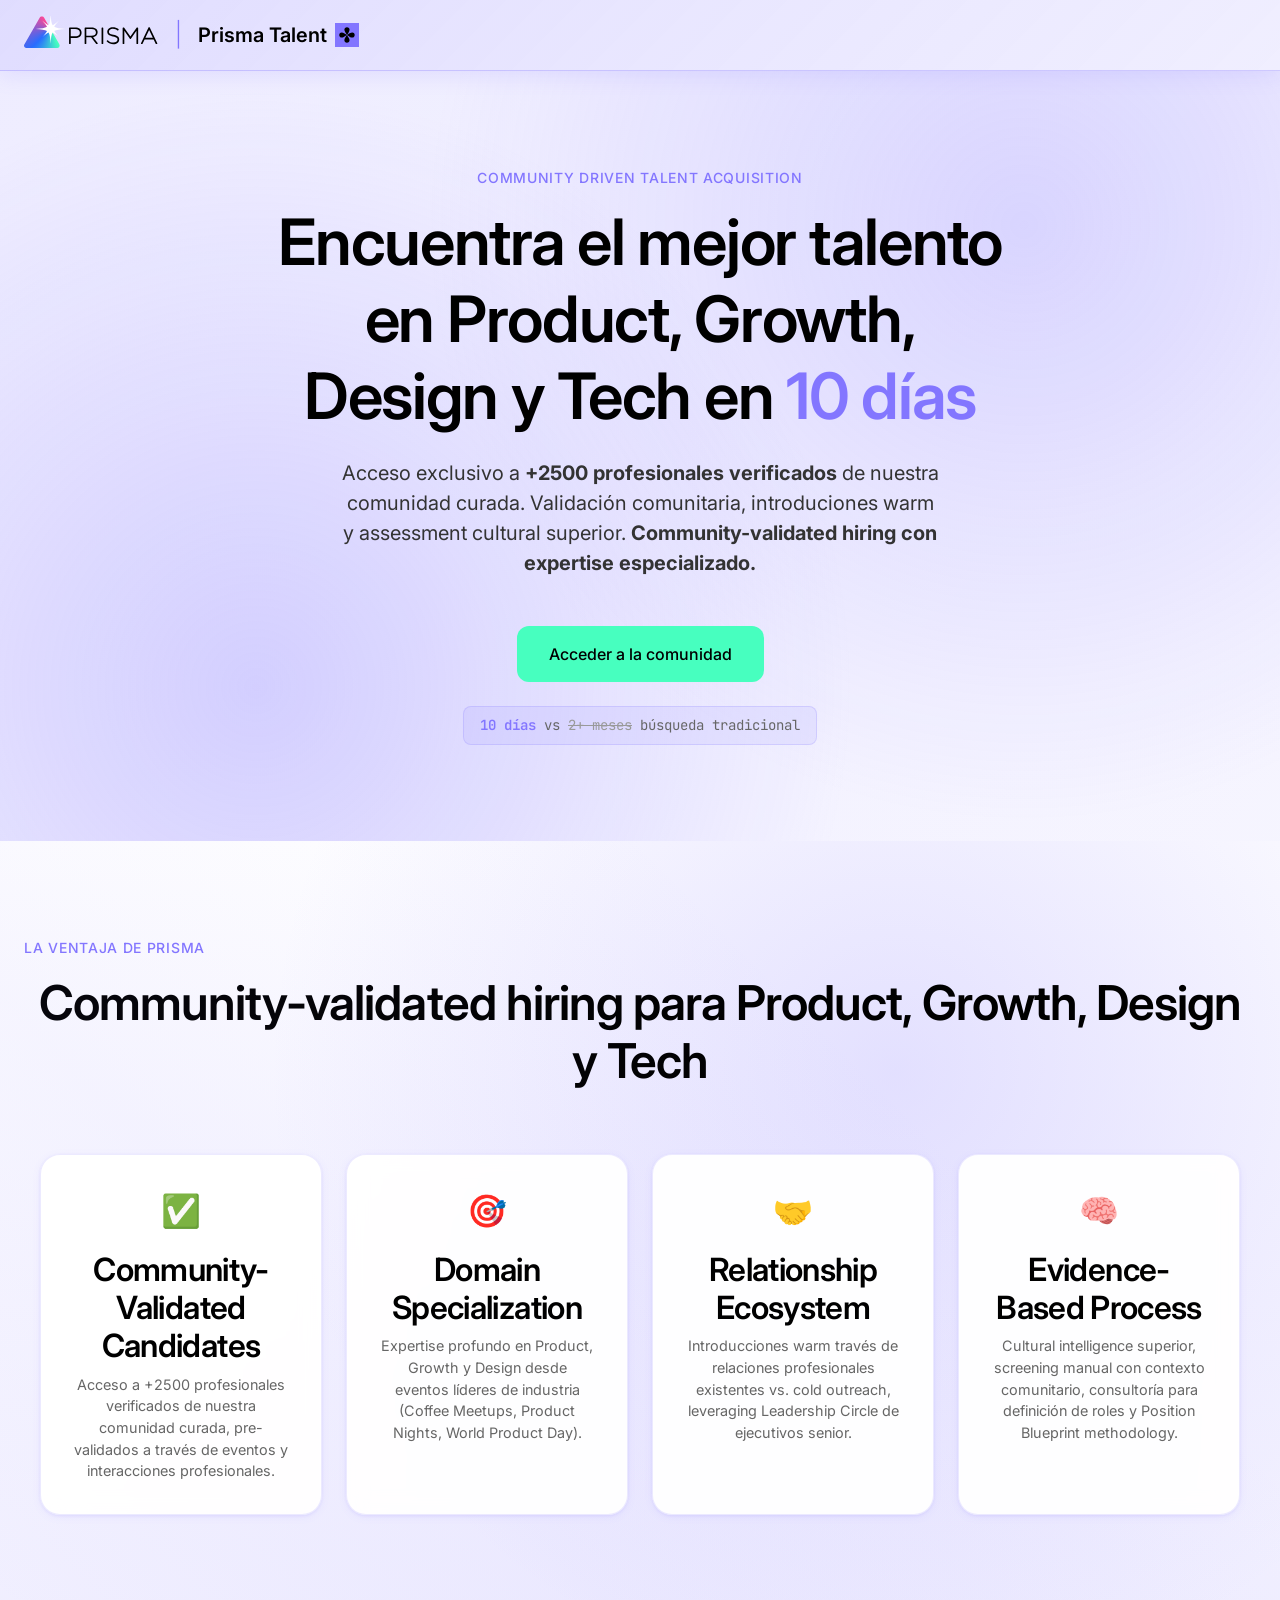
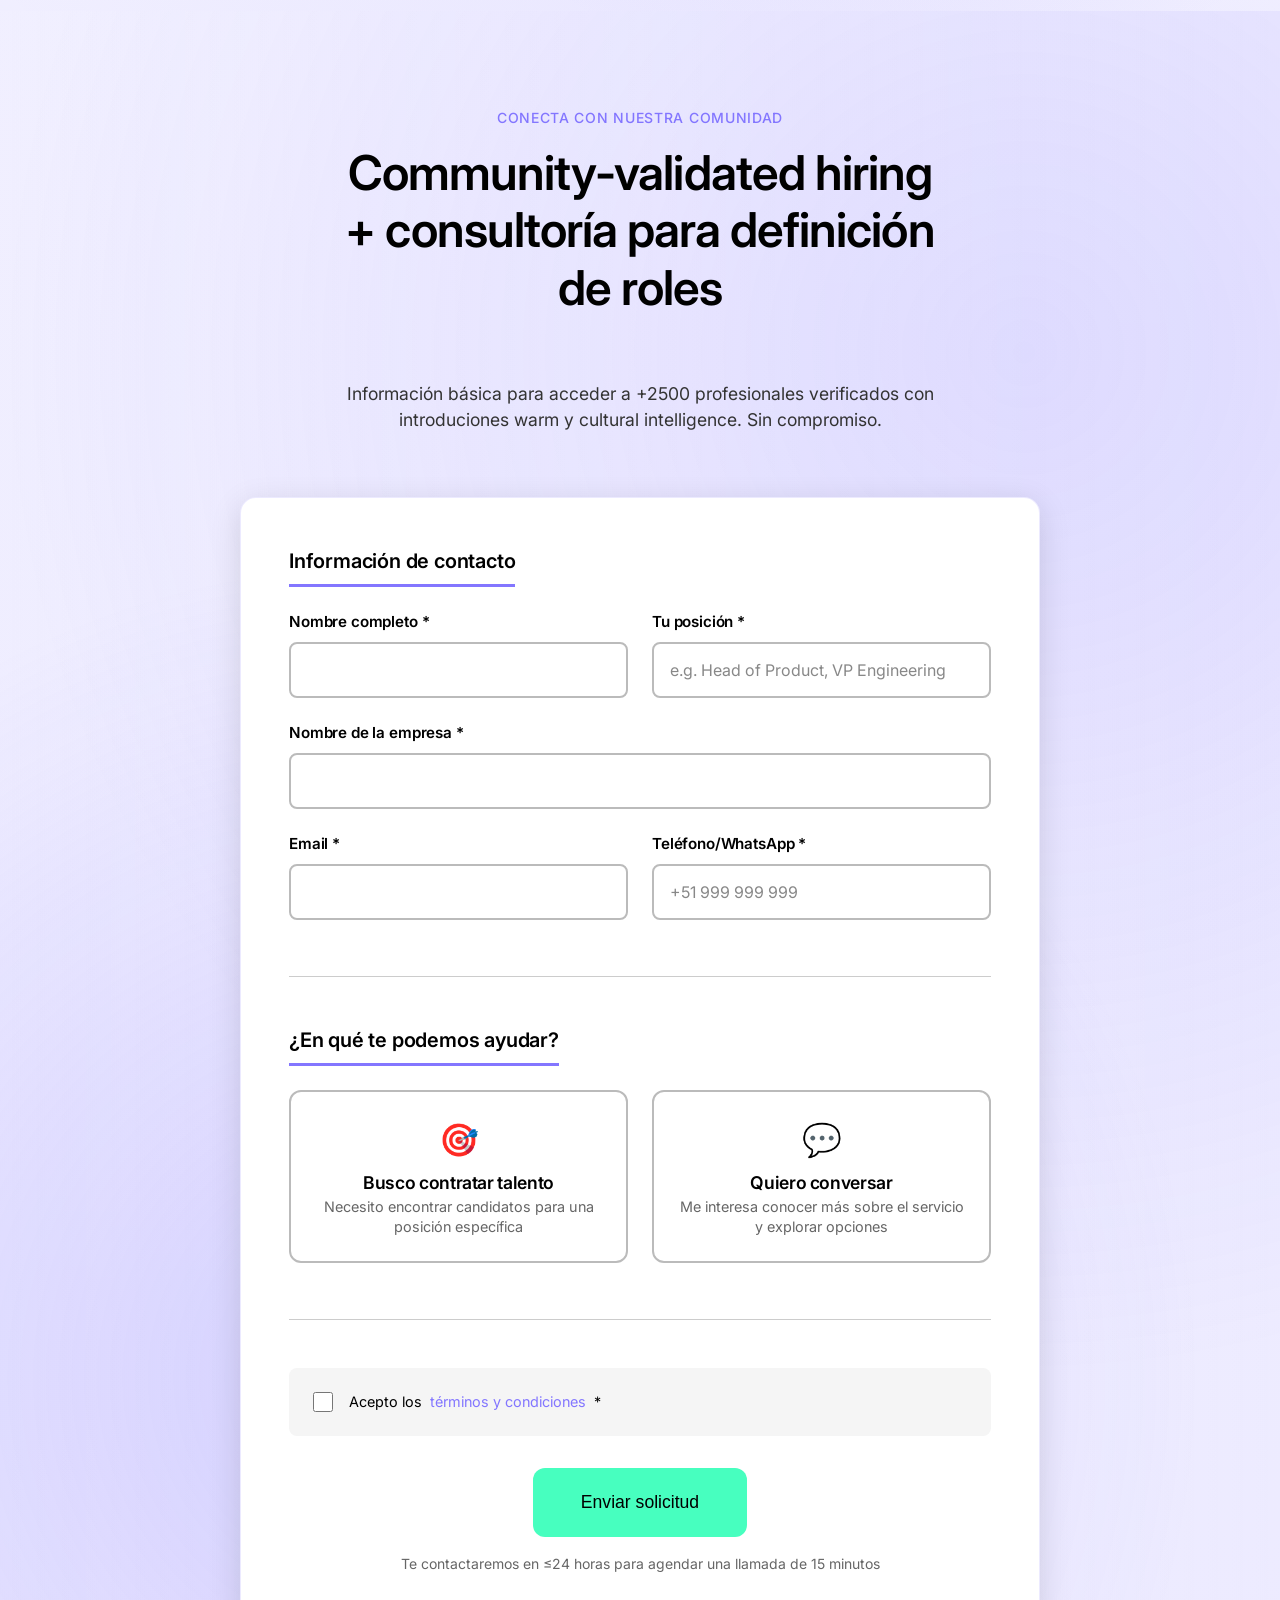
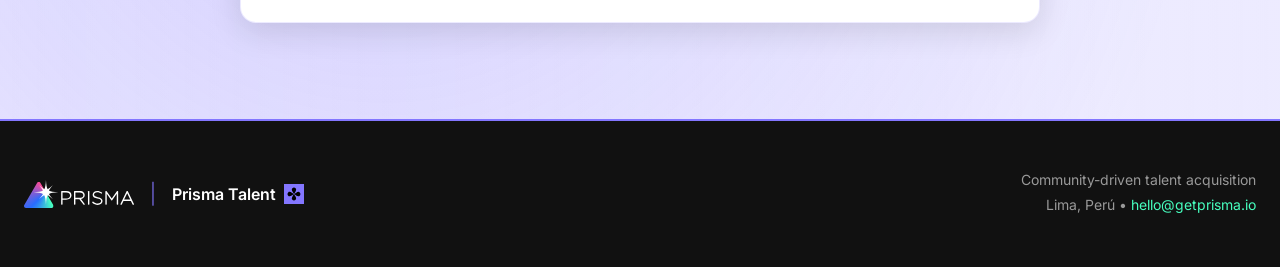
==== 03-personal-professional-tools/talent-platform/index.html @ 7f46a8d9 "Initial commit: Add Prisma ecosystem project structure and documentation - Add SaaS product developm" ====
<!DOCTYPE html>
<html lang="es">
<head>
    <meta charset="UTF-8">
    <meta name="viewport" content="width=device-width, initial-scale=1.0">
    <title>Prisma Talent - Talento en Producto Validado por Comunidad</title>
    <meta name="description" content="3-5 candidatos prioritarios con evidencia entregados en ≤10 días laborales. Community-driven talent acquisition especializado en producto digital.">
    <link rel="preconnect" href="https://fonts.googleapis.com">
    <link rel="preconnect" href="https://fonts.gstatic.com" crossorigin>
    <link href="https://fonts.googleapis.com/css2?family=Inter:wght@300;400;500;600;700&family=JetBrains+Mono:wght@400;500&display=swap" rel="stylesheet">
    <link rel="icon" type="image/png" href="../../00-shared-resources/brand-guidelines/favicon.png">
    <link rel="stylesheet" href="styles.css">
</head>
<body>
    <!-- Header -->
    <header class="header">
        <div class="container">
            <div class="nav">
                <div class="logo-container">
                    <a href="https://saas.getprisma.io">
                        <img src="../../00-shared-resources/brand-guidelines/logo-4wtbg.svg" alt="Prisma" class="logo-prisma">
                    </a>
                    <span class="logo-separator">|</span>
                    <div class="logo-talent">
                        <span class="logo-text">Prisma Talent</span>
                        <img src="../../assets/trebol-lilac.svg" alt="Trébol" class="logo-trebol">
                    </div>
                </div>
            </div>
        </div>
    </header>

    <!-- Hero Section -->
    <section class="hero">
        <div class="container">
            <div class="hero-content">
                <div class="section-label">COMMUNITY DRIVEN TALENT ACQUISITION</div>
                <h1 class="hero-title">
                    Encuentra el mejor talento en Product, Growth, Design y Tech en <span class="highlight">10 días</span>
                </h1>
                <p class="hero-subtitle">
                    Acceso exclusivo a <strong>+2500 profesionales verificados</strong> de nuestra comunidad curada. Validación comunitaria, introduciones warm y assessment cultural superior.
                    <strong>Community-validated hiring con expertise especializado.</strong>
                </p>
                <div class="hero-cta">
                    <a href="#talent-request" class="btn-primary">Acceder a la comunidad</a>
                    <div class="hero-metrics">
                        <span class="metric">10 días</span> vs <span class="metric-comparison">2+ meses</span> búsqueda tradicional
                    </div>
                </div>
            </div>
        </div>
    </section>

    <!-- Value Proposition -->
    <section class="value-prop">
        <div class="container">
            <div class="section-label">LA VENTAJA DE PRISMA</div>
            <h2 class="section-title">Community-validated hiring para Product, Growth, Design y Tech</h2>
            
            <div class="benefits-grid">
                <div class="benefit-card">
                    <div class="benefit-icon">✅</div>
                    <h3>Community-Validated Candidates</h3>
                    <p>Acceso a +2500 profesionales verificados de nuestra comunidad curada, pre-validados a través de eventos y interacciones profesionales.</p>
                </div>
                
                <div class="benefit-card">
                    <div class="benefit-icon">🎯</div>
                    <h3>Domain Specialization</h3>
                    <p>Expertise profundo en Product, Growth y Design desde eventos líderes de industria (Coffee Meetups, Product Nights, World Product Day).</p>
                </div>
                
                <div class="benefit-card">
                    <div class="benefit-icon">🤝</div>
                    <h3>Relationship Ecosystem</h3>
                    <p>Introducciones warm través de relaciones profesionales existentes vs. cold outreach, leveraging Leadership Circle de ejecutivos senior.</p>
                </div>
                
                <div class="benefit-card">
                    <div class="benefit-icon">🧠</div>
                    <h3>Evidence-Based Process</h3>
                    <p>Cultural intelligence superior, screening manual con contexto comunitario, consultoría para definición de roles y Position Blueprint methodology.</p>
                </div>
            </div>
        </div>
    </section>

    <!-- Talent Request Form -->
    <section id="talent-request" class="form-section">
        <div class="container">
            <div class="form-header">
                <div class="section-label">CONECTA CON NUESTRA COMUNIDAD</div>
                <h2 class="section-title">Community-validated hiring + consultoría para definición de roles</h2>
                <p class="section-subtitle">Información básica para acceder a +2500 profesionales verificados con introduciones warm y cultural intelligence. Sin compromiso.</p>
            </div>

            <form class="talent-form" id="talentRequestForm" action="#" method="POST">
                <!-- Step 1: Lead Information -->
                <fieldset class="form-section-group" id="leadInfoSection">
                    <legend class="form-section-title">Información de contacto</legend>
                    
                    <div class="form-row">
                        <div class="form-group">
                            <label for="contact_name" class="form-label">Nombre completo *</label>
                            <input type="text" id="contact_name" name="contact_name" class="form-input" required>
                        </div>

                        <div class="form-group">
                            <label for="position" class="form-label">Tu posición *</label>
                            <input type="text" id="position" name="position" class="form-input" placeholder="e.g. Head of Product, VP Engineering" required>
                        </div>
                    </div>

                    <div class="form-group">
                        <label for="company_name" class="form-label">Nombre de la empresa *</label>
                        <input type="text" id="company_name" name="company_name" class="form-input" required>
                    </div>

                    <div class="form-row">
                        <div class="form-group">
                            <label for="contact_email" class="form-label">Email *</label>
                            <input type="email" id="contact_email" name="contact_email" class="form-input" required>
                        </div>

                        <div class="form-group">
                            <label for="contact_phone" class="form-label">Teléfono/WhatsApp *</label>
                            <input type="tel" id="contact_phone" name="contact_phone" class="form-input" placeholder="+51 999 999 999" required>
                        </div>
                    </div>
                </fieldset>

                <!-- Step 2: Intent Qualification -->
                <fieldset class="form-section-group" id="intentSection">
                    <legend class="form-section-title">¿En qué te podemos ayudar?</legend>
                    
                    <div class="form-group">
                        <div class="intent-options">
                            <label class="intent-option">
                                <input type="radio" name="intent" value="hiring" id="intent_hiring" required>
                                <div class="intent-card">
                                    <div class="intent-icon">🎯</div>
                                    <h4>Busco contratar talento</h4>
                                    <p>Necesito encontrar candidatos para una posición específica</p>
                                </div>
                            </label>

                            <label class="intent-option">
                                <input type="radio" name="intent" value="conversation" id="intent_conversation" required>
                                <div class="intent-card">
                                    <div class="intent-icon">💬</div>
                                    <h4>Quiero conversar</h4>
                                    <p>Me interesa conocer más sobre el servicio y explorar opciones</p>
                                </div>
                            </label>
                        </div>
                    </div>
                </fieldset>

                <!-- Step 3: Position Details (Conditional) -->
                <fieldset class="form-section-group" id="positionSection" style="display: none;">
                    <legend class="form-section-title">Detalles de la posición</legend>
                    
                    <div class="form-row">
                        <div class="form-group">
                            <label for="role_title" class="form-label">Título del rol *</label>
                            <input type="text" id="role_title" name="role_title" class="form-input" placeholder="e.g. Senior Product Manager">
                        </div>

                        <div class="form-group">
                            <label for="role_type" class="form-label">Tipo de rol *</label>
                            <select id="role_type" name="role_type" class="form-select">
                                <option value="">Seleccionar</option>
                                <option value="Product Manager">Product Manager</option>
                                <option value="Growth Manager">Growth Manager</option>
                                <option value="Product Designer">Product Designer</option>
                                <option value="Engineering Manager">Engineering Manager</option>
                                <option value="Data/Analytics">Data/Analytics</option>
                                <option value="Otro">Otro</option>
                            </select>
                        </div>
                    </div>

                    <div class="form-row">
                        <div class="form-group">
                            <label for="level" class="form-label">Nivel de seniority *</label>
                            <select id="level" name="level" class="form-select">
                                <option value="">Seleccionar</option>
                                <option value="Mid-level (3-5 años)">Mid-level (3-5 años)</option>
                                <option value="Senior (5-8 años)">Senior (5-8 años)</option>
                                <option value="Lead/Staff (8+ años)">Lead/Staff (8+ años)</option>
                                <option value="Director+ (10+ años)">Director+ (10+ años)</option>
                            </select>
                        </div>

                        <div class="form-group">
                            <label for="work_mode" class="form-label">Modalidad *</label>
                            <select id="work_mode" name="work_mode" class="form-select">
                                <option value="">Seleccionar</option>
                                <option value="Presencial">Presencial</option>
                                <option value="Híbrido">Híbrido</option>
                                <option value="Remoto">Remoto</option>
                            </select>
                        </div>
                    </div>

                    <div class="form-group">
                        <label class="form-label">¿Para cuándo necesitas el candidato? *</label>
                        <div class="urgency-toggle">
                            <label class="toggle-option">
                                <input type="radio" name="urgency" value="ASAP" id="urgency_asap">
                                <span class="toggle-label">ASAP (2-3 semanas)</span>
                            </label>
                            <label class="toggle-option">
                                <input type="radio" name="urgency" value="Standard" id="urgency_standard">
                                <span class="toggle-label">Estándar (1-2 meses)</span>
                            </label>
                            <label class="toggle-option">
                                <input type="radio" name="urgency" value="Flexible" id="urgency_flexible">
                                <span class="toggle-label">Flexible (2+ meses)</span>
                            </label>
                        </div>
                    </div>
                </fieldset>

                <!-- Legal -->
                <div class="form-agreement">
                    <label class="checkbox-label">
                        <input type="checkbox" id="terms_acceptance" name="terms_acceptance" required>
                        <span class="checkmark"></span>
                        Acepto los <a href="terminos.html" target="_blank">términos y condiciones</a> *
                    </label>
                </div>

                <!-- Submit -->
                <div class="form-submit">
                    <button type="submit" class="btn-primary btn-large" id="submitBtn">
                        <span class="btn-text">Enviar solicitud</span>
                        <span class="btn-loading" style="display: none;">Enviando...</span>
                    </button>
                    <p class="form-note">Te contactaremos en ≤24 horas para agendar una llamada de 15 minutos</p>
                </div>
            </form>
        </div>
    </section>

    <!-- Footer -->
    <footer class="footer">
        <div class="container">
            <div class="footer-content">
                <div class="footer-logo">
                    <img src="../../00-shared-resources/brand-guidelines/logo-4dkbg.svg" alt="Prisma" class="footer-logo-prisma">
                    <span class="footer-logo-separator">|</span>
                    <div class="footer-logo-talent">
                        <span class="footer-logo-text">Prisma Talent</span>
                        <img src="../../assets/trebol-lilac.svg" alt="Trébol" class="footer-logo-icon">
                    </div>
                </div>
                <div class="footer-info">
                    <p>Community-driven talent acquisition</p>
                    <p>Lima, Perú • <a href="mailto:hello@getprisma.io">hello@getprisma.io</a></p>
                </div>
            </div>
        </div>
    </footer>

    <script src="script.js"></script>
</body>
</html>
---- 03-personal-professional-tools/talent-platform/styles.css ----
/* CSS Variables from brandbook.md */
:root {
  /* Colors */
  --color-black: #000000;
  --color-white: #FFFFFF;
  --color-cyan: #47FFBF;
  --color-purple: #8376FF;
  --color-pink: #FF48C7;
  
  /* Neutrals */
  --color-gray-900: #111111;
  --color-gray-800: #222222;
  --color-gray-700: #333333;
  --color-gray-600: #666666;
  --color-gray-500: #888888;
  --color-gray-400: #999999;
  --color-gray-300: #BBBBBB;
  --color-gray-200: #CCCCCC;
  --color-gray-100: #F5F5F5;
  
  /* Typography */
  --font-primary: 'Inter', -apple-system, BlinkMacSystemFont, 'Segoe UI', sans-serif;
  --font-mono: 'JetBrains Mono', 'Fira Code', monospace;
  
  /* Spacing */
  --space-xs: 0.25rem;
  --space-sm: 0.5rem;
  --space-md: 1rem;
  --space-lg: 1.5rem;
  --space-xl: 2rem;
  --space-2xl: 3rem;
  --space-3xl: 4rem;
  --space-4xl: 6rem;
  --space-5xl: 8rem;
  
  /* Motion */
  --ease-out: cubic-bezier(0, 0, 0.2, 1);
  --motion-hover-lift: 220ms var(--ease-out);
}

/* Reset & Base */
* {
  margin: 0;
  padding: 0;
  box-sizing: border-box;
}

body {
  font-family: var(--font-primary);
  font-weight: 400;
  line-height: 1.5;
  color: var(--color-black);
  background-color: var(--color-white);
  font-size: 16px;
  letter-spacing: 0;
}

/* Layout */
.container {
  max-width: 1280px;
  margin: 0 auto;
  padding: 0 var(--space-lg);
}

@media (max-width: 768px) {
  .container {
    padding: 0 var(--space-md);
  }
}

/* Typography */
h1, h2, h3, h4 {
  font-weight: 600;
  letter-spacing: -0.02em;
  line-height: 1.2;
}

h1 { font-size: clamp(2.5rem, 5vw, 4rem); }
h2 { font-size: clamp(2rem, 4vw, 3rem); }
h3 { font-size: clamp(1.5rem, 3vw, 2rem); }
h4 { font-size: 1.5rem; }

/* Header - Material Lilac with Glassmorphism */
.header {
  position: sticky;
  top: 0;
  background: linear-gradient(135deg, 
    rgba(131, 118, 255, 0.25) 0%, 
    rgba(131, 118, 255, 0.18) 50%, 
    rgba(131, 118, 255, 0.12) 100%);
  backdrop-filter: blur(20px) saturate(180%);
  border-bottom: 1px solid rgba(131, 118, 255, 0.3);
  box-shadow: 0 4px 20px rgba(131, 118, 255, 0.15);
  z-index: 1000;
}

.nav {
  display: flex;
  align-items: center;
  justify-content: space-between;
  padding: var(--space-md) 0;
}

/* Logo Container with Prisma + Talent + Trébol */
.logo-container {
  display: flex;
  align-items: center;
  gap: var(--space-md);
  text-decoration: none;
  color: var(--color-black);
}

.logo-prisma {
  height: 32px;
  width: auto;
}

.logo-separator {
  color: var(--color-purple);
  font-weight: 300;
  font-size: 1.5rem;
}

.logo-talent {
  display: flex;
  align-items: center;
  gap: var(--space-sm);
}

.logo-text {
  font-weight: 600;
  font-size: 1.25rem;
  color: var(--color-black);
}

.logo-trebol {
  width: 24px;
  height: 24px;
}

@media (max-width: 768px) {
  .logo-container {
    gap: var(--space-sm);
  }
  
  .logo-prisma {
    height: 28px;
  }
  
  .logo-text {
    font-size: 1.1rem;
  }
  
  .logo-trebol {
    width: 20px;
    height: 20px;
  }
  
  .logo-separator {
    font-size: 1.25rem;
  }
}

/* Hero Section - Material Lilac Background */
.hero {
  padding: var(--space-4xl) 0;
  background: 
    radial-gradient(circle at 20% 80%, rgba(131, 118, 255, 0.3) 0%, transparent 50%),
    radial-gradient(circle at 80% 20%, rgba(131, 118, 255, 0.25) 0%, transparent 50%),
    linear-gradient(135deg, rgba(131, 118, 255, 0.15) 0%, rgba(131, 118, 255, 0.08) 100%);
  position: relative;
}

.hero::before {
  content: '';
  position: absolute;
  top: 0;
  left: 0;
  right: 0;
  bottom: 0;
  background: linear-gradient(135deg, 
    rgba(255, 255, 255, 0.1) 0%, 
    rgba(255, 255, 255, 0.05) 100%);
  pointer-events: none;
}

.hero-content {
  max-width: 800px;
  margin: 0 auto;
  text-align: center;
  padding: 0 var(--space-lg);
  position: relative;
  z-index: 2;
}

.section-label {
  font-size: 0.875rem;
  font-weight: 500;
  text-transform: uppercase;
  letter-spacing: 0.05em;
  color: var(--color-purple);
  margin-bottom: var(--space-md);
}

.hero-title {
  margin-bottom: var(--space-lg);
  color: var(--color-black);
}

.highlight {
  color: var(--color-purple);
  position: relative;
  font-weight: 600;
}

.hero-subtitle {
  font-size: 1.25rem;
  color: var(--color-gray-700);
  margin-bottom: var(--space-2xl);
  max-width: 600px;
  margin-left: auto;
  margin-right: auto;
}

.hero-cta {
  display: flex;
  flex-direction: column;
  align-items: center;
  gap: var(--space-lg);
}

.hero-metrics {
  font-family: var(--font-mono);
  font-size: 0.875rem;
  color: var(--color-gray-600);
  background: rgba(131, 118, 255, 0.1);
  padding: var(--space-sm) var(--space-md);
  border-radius: 8px;
  border: 1px solid rgba(131, 118, 255, 0.2);
}

.metric {
  color: var(--color-purple);
  font-weight: 600;
}

.metric-comparison {
  text-decoration: line-through;
  color: var(--color-gray-400);
}

/* Buttons - Cyan only for CTAs per brandbook */
.btn-primary {
  display: inline-flex;
  align-items: center;
  justify-content: center;
  padding: var(--space-md) var(--space-xl);
  background: var(--color-cyan);
  color: var(--color-black);
  text-decoration: none;
  border-radius: 12px;
  font-weight: 500;
  font-size: 1rem;
  border: none;
  cursor: pointer;
  transition: all var(--motion-hover-lift);
  min-height: 48px;
}

.btn-primary:hover {
  transform: translateY(-2px);
  box-shadow: 0 8px 25px rgba(71, 255, 191, 0.3);
}

.btn-large {
  padding: var(--space-lg) var(--space-2xl);
  font-size: 1.1rem;
  min-height: 56px;
}

/* Value Proposition Section - Material Lilac */
.value-prop {
  padding: var(--space-4xl) 0;
  background: 
    radial-gradient(circle at 70% 30%, rgba(131, 118, 255, 0.2) 0%, transparent 60%),
    linear-gradient(180deg, rgba(255, 255, 255, 0.95) 0%, rgba(131, 118, 255, 0.12) 100%);
  position: relative;
}

.value-prop::after {
  content: '';
  position: absolute;
  top: 0;
  left: 0;
  right: 0;
  bottom: 0;
  background: linear-gradient(45deg, 
    transparent 0%, 
    rgba(131, 118, 255, 0.05) 30%, 
    transparent 70%);
  pointer-events: none;
}

.section-title {
  text-align: center;
  margin-bottom: var(--space-3xl);
  color: var(--color-black);
}

.benefits-grid {
  display: grid;
  grid-template-columns: repeat(4, 1fr);
  gap: var(--space-lg);
  margin-top: var(--space-2xl);
  max-width: 1200px;
  margin-left: auto;
  margin-right: auto;
}

@media (max-width: 1024px) {
  .benefits-grid {
    grid-template-columns: repeat(2, 1fr);
    gap: var(--space-xl);
  }
}

@media (max-width: 640px) {
  .benefits-grid {
    grid-template-columns: 1fr;
    gap: var(--space-xl);
  }
}

/* Material Design Benefit Cards */
.benefit-card {
  padding: var(--space-xl);
  background: rgba(255, 255, 255, 0.95);
  backdrop-filter: blur(10px) saturate(150%);
  border: 1px solid rgba(131, 118, 255, 0.15);
  border-radius: 20px;
  text-align: center;
  transition: all 320ms cubic-bezier(0.4, 0, 0.2, 1);
  box-shadow: 
    0 2px 8px rgba(131, 118, 255, 0.08),
    0 1px 3px rgba(131, 118, 255, 0.12);
  position: relative;
  z-index: 2;
}

.benefit-card:hover {
  transform: translateY(-8px) scale(1.02);
  border-color: rgba(131, 118, 255, 0.3);
  box-shadow: 
    0 16px 32px rgba(131, 118, 255, 0.2),
    0 8px 16px rgba(131, 118, 255, 0.15);
  background: rgba(255, 255, 255, 0.98);
}

.benefit-card::before {
  content: '';
  position: absolute;
  top: 0;
  left: 0;
  right: 0;
  bottom: 0;
  background: linear-gradient(135deg, 
    rgba(131, 118, 255, 0.05) 0%, 
    transparent 50%, 
    rgba(131, 118, 255, 0.02) 100%);
  border-radius: 20px;
  pointer-events: none;
  opacity: 0;
  transition: opacity 320ms cubic-bezier(0.4, 0, 0.2, 1);
}

.benefit-card:hover::before {
  opacity: 1;
}

.benefit-icon {
  font-size: 2rem;
  margin-bottom: var(--space-md);
}

.benefit-card h3 {
  margin-bottom: var(--space-sm);
  color: var(--color-black);
}

.benefit-card p {
  color: var(--color-gray-600);
  font-size: 0.9rem;
}

/* Form Section - Material Lilac Background */
.form-section {
  padding: var(--space-4xl) 0;
  background: 
    radial-gradient(circle at 30% 80%, rgba(131, 118, 255, 0.25) 0%, transparent 50%),
    radial-gradient(circle at 80% 20%, rgba(131, 118, 255, 0.18) 0%, transparent 60%),
    linear-gradient(180deg, rgba(131, 118, 255, 0.12) 0%, rgba(131, 118, 255, 0.15) 100%);
  position: relative;
}

.form-section::before {
  content: '';
  position: absolute;
  top: 0;
  left: 0;
  right: 0;
  bottom: 0;
  background: 
    linear-gradient(90deg, transparent 0%, rgba(255, 255, 255, 0.1) 50%, transparent 100%),
    linear-gradient(0deg, transparent 0%, rgba(255, 255, 255, 0.05) 100%);
  pointer-events: none;
}

.form-header {
  text-align: center;
  margin-bottom: var(--space-3xl);
  max-width: 600px;
  margin-left: auto;
  margin-right: auto;
  position: relative;
  z-index: 2;
}

.section-subtitle {
  color: var(--color-gray-700);
  font-size: 1.1rem;
  margin-top: var(--space-md);
}

/* Form Styles */
.talent-form {
  max-width: 800px;
  margin: 0 auto;
  background: var(--color-white);
  padding: var(--space-2xl);
  border-radius: 16px;
  box-shadow: 0 8px 32px rgba(0, 0, 0, 0.12);
  border: 1px solid rgba(131, 118, 255, 0.15);
  position: relative;
  z-index: 2;
}

.form-section-group {
  border: none;
  margin-bottom: var(--space-2xl);
  padding-bottom: var(--space-xl);
  border-bottom: 1px solid var(--color-gray-200);
}

.form-section-group:last-of-type {
  border-bottom: none;
  padding-bottom: 0;
}

.form-section-title {
  font-size: 1.25rem;
  font-weight: 600;
  color: var(--color-black);
  margin-bottom: var(--space-lg);
  padding-bottom: var(--space-sm);
  border-bottom: 3px solid var(--color-purple);
  display: inline-block;
  letter-spacing: -0.01em;
}

.form-row {
  display: grid;
  grid-template-columns: 1fr 1fr;
  gap: var(--space-lg);
}

@media (max-width: 768px) {
  .form-row {
    grid-template-columns: 1fr;
    gap: var(--space-md);
  }
}

.form-group {
  margin-bottom: var(--space-lg);
}

.form-label {
  display: block;
  font-weight: 600;
  color: var(--color-black);
  margin-bottom: var(--space-sm);
  font-size: 0.95rem;
  letter-spacing: -0.01em;
}

.form-input,
.form-select,
.form-textarea {
  width: 100%;
  padding: var(--space-md);
  border: 2px solid var(--color-gray-300);
  border-radius: 8px;
  font-size: 1rem;
  font-family: var(--font-primary);
  background: var(--color-white);
  transition: all 200ms var(--ease-out);
  color: var(--color-black);
}

.form-input:focus,
.form-select:focus,
.form-textarea:focus {
  outline: none;
  border-color: var(--color-purple);
  box-shadow: 0 0 0 4px rgba(131, 118, 255, 0.15);
  background: rgba(255, 255, 255, 1);
}

.form-textarea {
  resize: vertical;
  min-height: 100px;
}

.form-input::placeholder {
  color: var(--color-gray-500);
  font-weight: 400;
}

.form-select {
  cursor: pointer;
  appearance: none;
  background-image: url("data:image/svg+xml,%3csvg xmlns='http://www.w3.org/2000/svg' fill='none' viewBox='0 0 20 20'%3e%3cpath stroke='%236b7280' stroke-linecap='round' stroke-linejoin='round' stroke-width='1.5' d='m6 8 4 4 4-4'/%3e%3c/svg%3e");
  background-position: right 12px center;
  background-repeat: no-repeat;
  background-size: 16px;
  padding-right: 40px;
}

.form-select:focus {
  background-image: url("data:image/svg+xml,%3csvg xmlns='http://www.w3.org/2000/svg' fill='none' viewBox='0 0 20 20'%3e%3cpath stroke='%238376FF' stroke-linecap='round' stroke-linejoin='round' stroke-width='1.5' d='m6 8 4 4 4-4'/%3e%3c/svg%3e");
}

/* Intent Options */
.intent-options {
  display: grid;
  grid-template-columns: 1fr 1fr;
  gap: var(--space-lg);
  margin-bottom: var(--space-lg);
}

@media (max-width: 768px) {
  .intent-options {
    grid-template-columns: 1fr;
  }
}

.intent-option {
  cursor: pointer;
}

.intent-option input[type="radio"] {
  position: absolute;
  opacity: 0;
  pointer-events: none;
}

.intent-card {
  background: rgba(255, 255, 255, 0.95);
  border: 2px solid var(--color-gray-300);
  border-radius: 12px;
  padding: var(--space-lg);
  text-align: center;
  transition: all 200ms var(--ease-out);
  cursor: pointer;
  min-height: 120px;
  display: flex;
  flex-direction: column;
  align-items: center;
  justify-content: center;
}

.intent-card:hover {
  border-color: var(--color-purple);
  box-shadow: 0 4px 12px rgba(131, 118, 255, 0.15);
  transform: translateY(-2px);
}

.intent-option input[type="radio"]:checked + .intent-card {
  border-color: var(--color-purple);
  background: rgba(131, 118, 255, 0.08);
  box-shadow: 0 4px 16px rgba(131, 118, 255, 0.2);
}

.intent-icon {
  font-size: 2rem;
  margin-bottom: var(--space-sm);
}

.intent-card h4 {
  font-size: 1.1rem;
  font-weight: 600;
  color: var(--color-black);
  margin-bottom: var(--space-xs);
}

.intent-card p {
  font-size: 0.9rem;
  color: var(--color-gray-600);
  margin: 0;
  line-height: 1.4;
}

/* Urgency Toggle */
.urgency-toggle {
  display: flex;
  gap: var(--space-sm);
  margin-top: var(--space-sm);
}

@media (max-width: 768px) {
  .urgency-toggle {
    flex-direction: column;
  }
}

.toggle-option {
  flex: 1;
  cursor: pointer;
}

.toggle-option input[type="radio"] {
  position: absolute;
  opacity: 0;
  pointer-events: none;
}

.toggle-label {
  display: block;
  background: rgba(255, 255, 255, 0.95);
  border: 2px solid var(--color-gray-300);
  border-radius: 8px;
  padding: var(--space-md);
  text-align: center;
  font-size: 0.9rem;
  font-weight: 500;
  color: var(--color-gray-700);
  transition: all 200ms var(--ease-out);
  cursor: pointer;
}

.toggle-label:hover {
  border-color: var(--color-purple);
  background: rgba(131, 118, 255, 0.05);
}

.toggle-option input[type="radio"]:checked + .toggle-label {
  border-color: var(--color-purple);
  background: var(--color-purple);
  color: var(--color-white);
  box-shadow: 0 2px 8px rgba(131, 118, 255, 0.3);
}

/* Agreement */
.form-agreement {
  margin: var(--space-xl) 0;
  padding: var(--space-lg);
  background: var(--color-gray-100);
  border-radius: 8px;
}

.checkbox-label {
  display: flex;
  align-items: flex-start;
  gap: var(--space-sm);
  margin-bottom: var(--space-md);
  cursor: pointer;
  font-size: 0.9rem;
  line-height: 1.4;
}

.checkbox-label:last-child {
  margin-bottom: 0;
}

.checkbox-label input[type="checkbox"] {
  width: 20px;
  height: 20px;
  margin: 0;
  cursor: pointer;
}

.checkbox-label a {
  color: var(--color-purple);
  text-decoration: none;
}

.checkbox-label a:hover {
  text-decoration: underline;
}

/* Form Submit */
.form-submit {
  text-align: center;
  margin-top: var(--space-xl);
}

.form-note {
  font-size: 0.875rem;
  color: var(--color-gray-600);
  margin-top: var(--space-md);
}

.btn-loading {
  display: none;
}

/* Footer - Talent Purple accent */
.footer {
  background: var(--color-gray-900);
  color: var(--color-white);
  padding: var(--space-2xl) 0;
  border-top: 2px solid var(--color-purple);
}

.footer-content {
  display: flex;
  align-items: center;
  justify-content: space-between;
  flex-wrap: wrap;
  gap: var(--space-lg);
}

.footer-logo {
  display: flex;
  align-items: center;
  gap: var(--space-md);
}

.footer-logo-prisma {
  height: 28px;
  width: auto;
}

.footer-logo-separator {
  color: var(--color-purple);
  font-weight: 300;
  font-size: 1.25rem;
}

.footer-logo-talent {
  display: flex;
  align-items: center;
  gap: var(--space-sm);
}

.footer-logo-text {
  font-weight: 600;
  color: var(--color-white);
}

.footer-logo-icon {
  width: 20px;
  height: 20px;
}

.footer-info {
  text-align: right;
}

.footer-info p {
  font-size: 0.875rem;
  color: var(--color-gray-400);
  margin-bottom: var(--space-xs);
}

.footer-info a {
  color: var(--color-cyan);
  text-decoration: none;
}

.footer-info a:hover {
  text-decoration: underline;
}

@media (max-width: 768px) {
  .footer-content {
    flex-direction: column;
    text-align: center;
  }
  
  .footer-logo {
    gap: var(--space-sm);
  }
  
  .footer-logo-prisma {
    height: 24px;
  }
  
  .footer-logo-separator {
    font-size: 1.1rem;
  }
  
  .footer-logo-text {
    font-size: 0.9rem;
  }
  
  .footer-logo-icon {
    width: 18px;
    height: 18px;
  }
  
  .footer-info {
    text-align: center;
  }
  
  .talent-form {
    padding: var(--space-lg);
  }
}

/* Success Message */
.success-message {
  display: none;
  background: rgba(131, 118, 255, 0.1);
  border: 1px solid var(--color-purple);
  border-radius: 8px;
  padding: var(--space-lg);
  margin-top: var(--space-lg);
  text-align: center;
}

/* Metrics styling per brandbook - JetBrains Mono for metrics */
.metrics-display {
  font-family: var(--font-mono);
  color: var(--color-purple);
  font-weight: 500;
}

.success-message.show {
  display: block;
}

/* Loading States */
.form-input:disabled,
.form-select:disabled,
.form-textarea:disabled {
  opacity: 0.6;
  cursor: not-allowed;
}

.btn-primary:disabled {
  opacity: 0.6;
  cursor: not-allowed;
  transform: none;
}

/* Terms Page Styles */
.terms-section {
  padding: var(--space-4xl) 0;
  background: var(--color-white);
}

.terms-content {
  max-width: 800px;
  margin: 0 auto;
  line-height: 1.6;
}

.terms-content h1 {
  color: var(--color-black);
  margin-bottom: var(--space-md);
  border-bottom: 2px solid var(--color-purple);
  padding-bottom: var(--space-sm);
}

.last-updated {
  color: var(--color-gray-600);
  font-size: 0.9rem;
  margin-bottom: var(--space-2xl);
  font-style: italic;
}

.terms-content h2 {
  color: var(--color-black);
  margin: var(--space-2xl) 0 var(--space-lg) 0;
  font-size: 1.5rem;
}

.terms-content h3 {
  color: var(--color-purple);
  margin: var(--space-xl) 0 var(--space-md) 0;
  font-size: 1.25rem;
}

.terms-content p {
  margin-bottom: var(--space-md);
  color: var(--color-gray-700);
}

.terms-content ul,
.terms-content ol {
  margin-bottom: var(--space-lg);
  padding-left: var(--space-xl);
}

.terms-content li {
  margin-bottom: var(--space-sm);
  color: var(--color-gray-700);
}

.terms-content a {
  color: var(--color-purple);
  text-decoration: none;
}

.terms-content a:hover {
  text-decoration: underline;
}

.terms-content strong {
  color: var(--color-black);
  font-weight: 600;
}

/* Smooth Scrolling */
html {
  scroll-behavior: smooth;
}
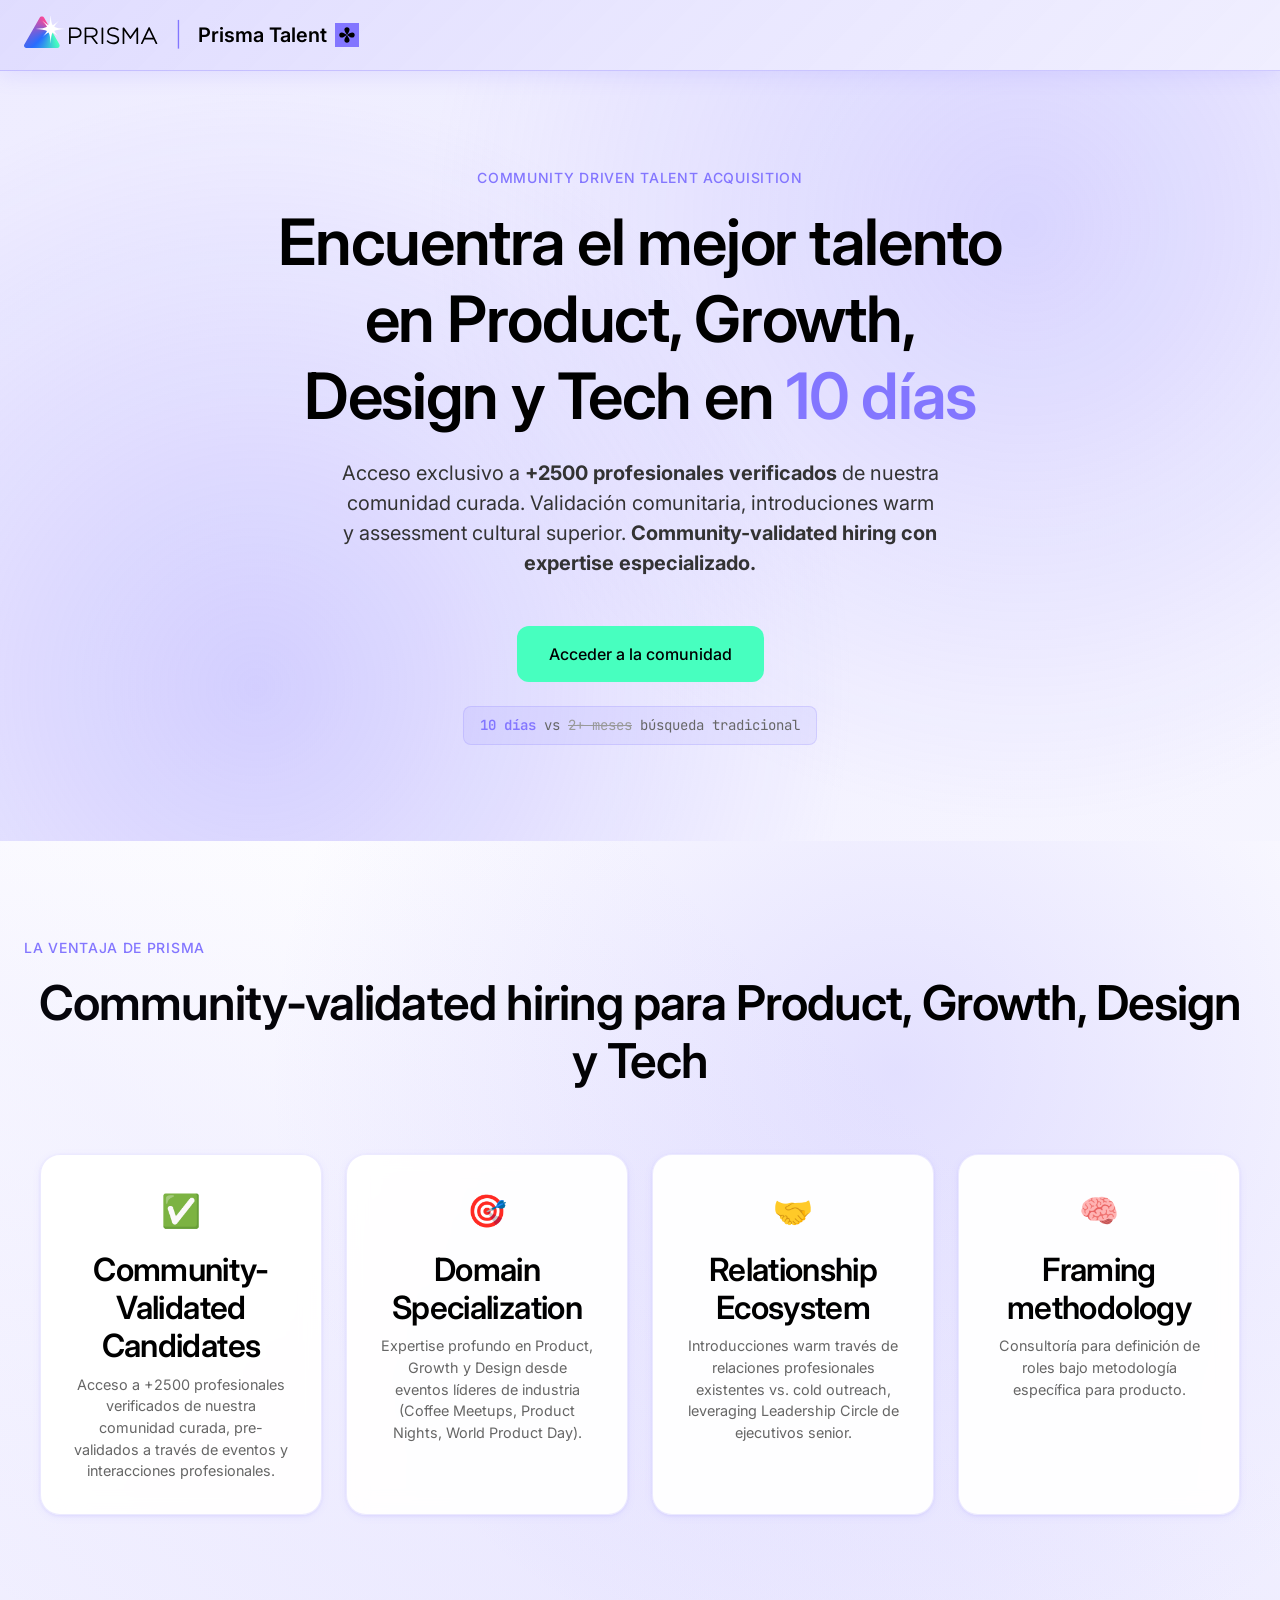
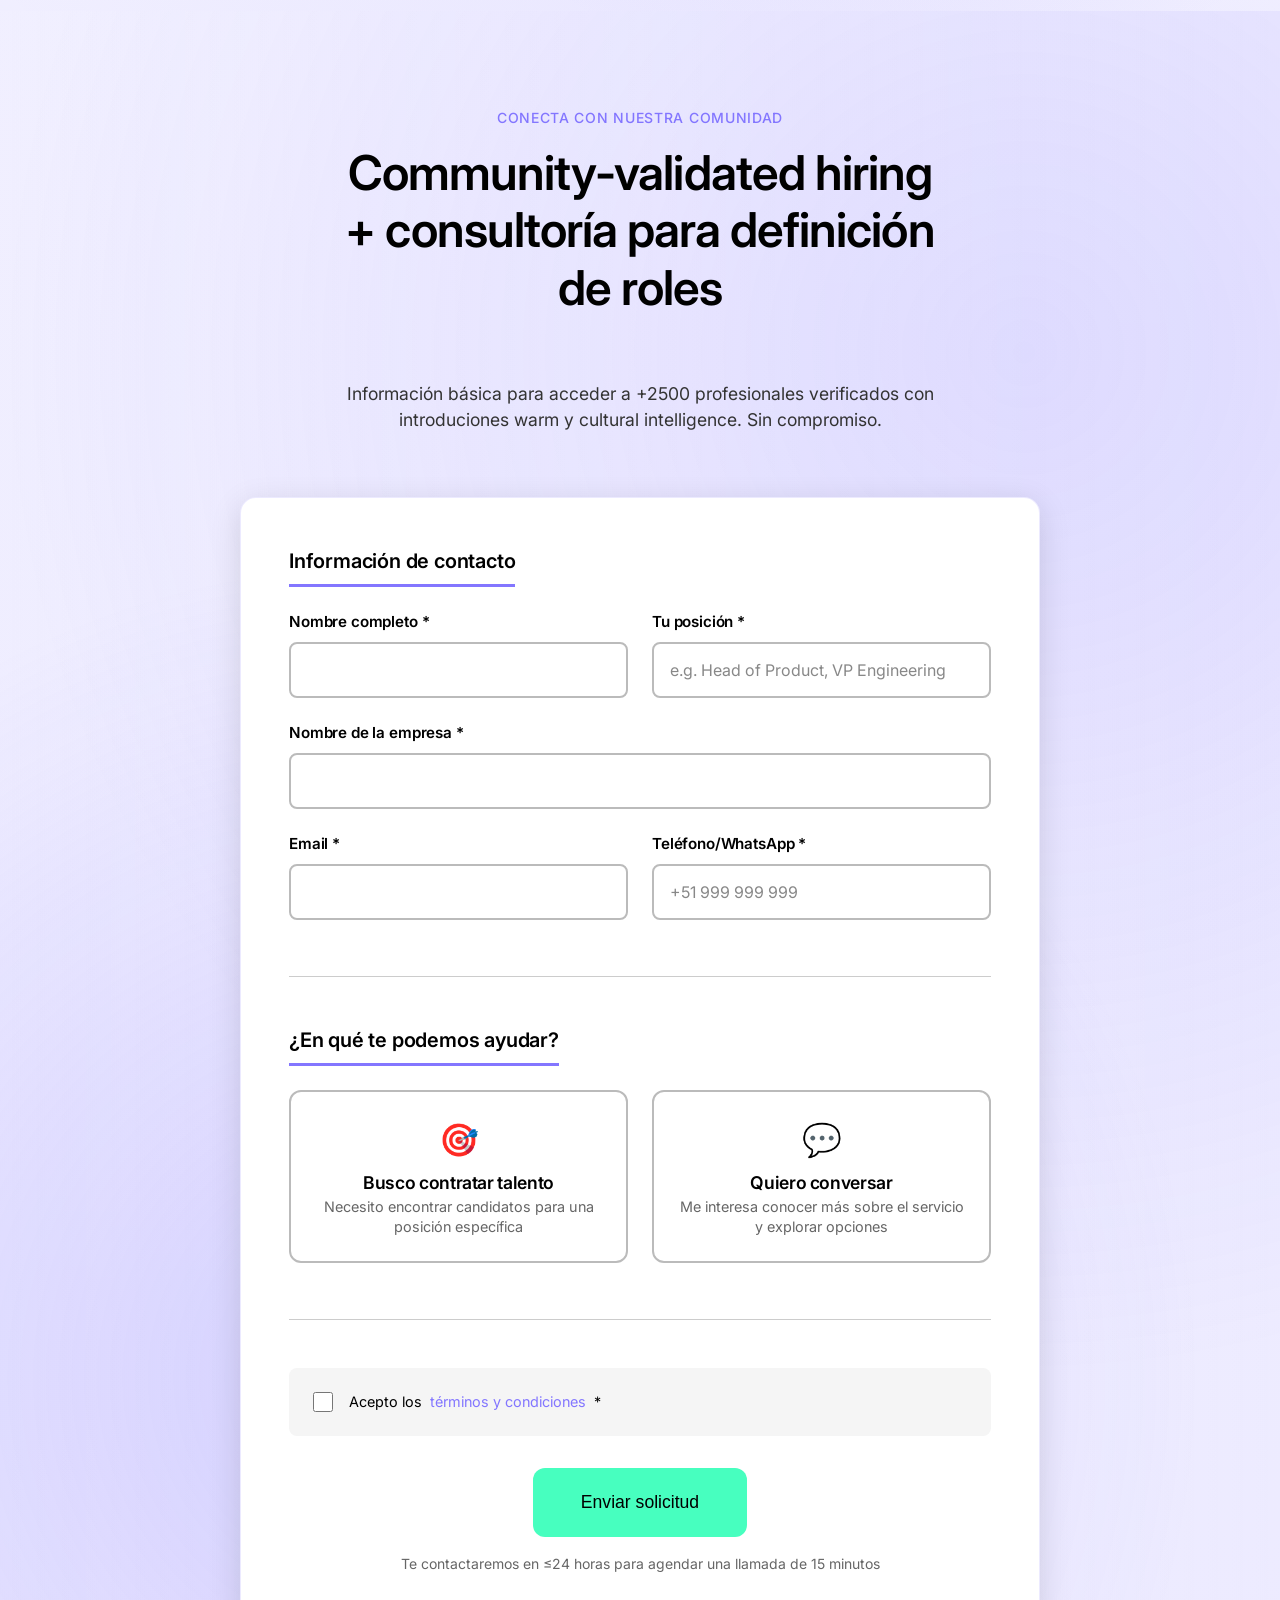
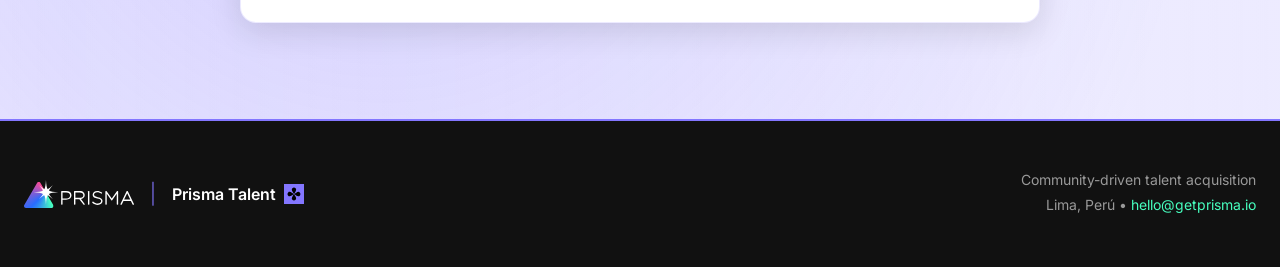
==== commit 56e2db8f: "Update Prisma Talent platform: Simplify terms to contact disclaimer - Transform complex contractual " ====
--- a/03-personal-professional-tools/talent-platform/index.html
+++ b/03-personal-professional-tools/talent-platform/index.html
@@ -79,8 +79,8 @@
                 
                 <div class="benefit-card">
                     <div class="benefit-icon">🧠</div>
-                    <h3>Evidence-Based Process</h3>
-                    <p>Cultural intelligence superior, screening manual con contexto comunitario, consultoría para definición de roles y Position Blueprint methodology.</p>
+                    <h3>Framing methodology</h3>
+                    <p>Consultoría para definición de roles bajo metodología específica para producto.</p>
                 </div>
             </div>
         </div>
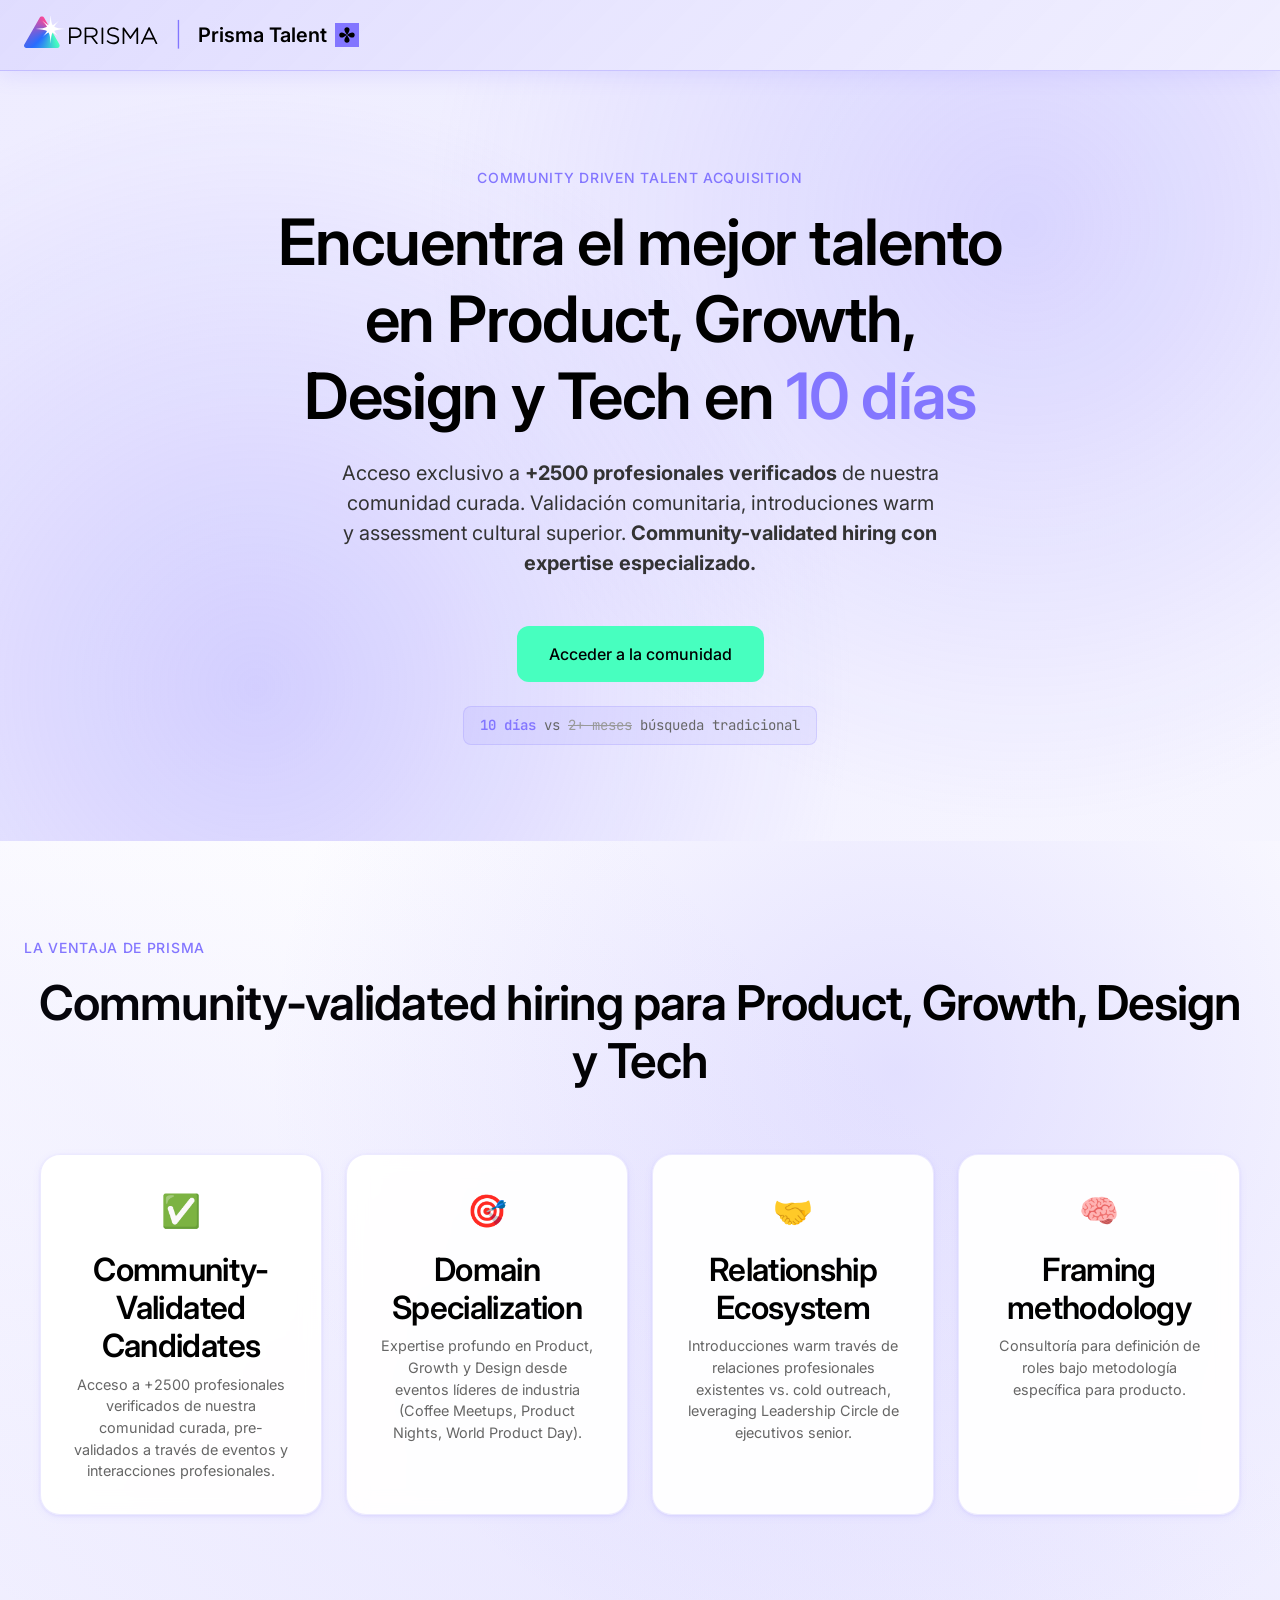
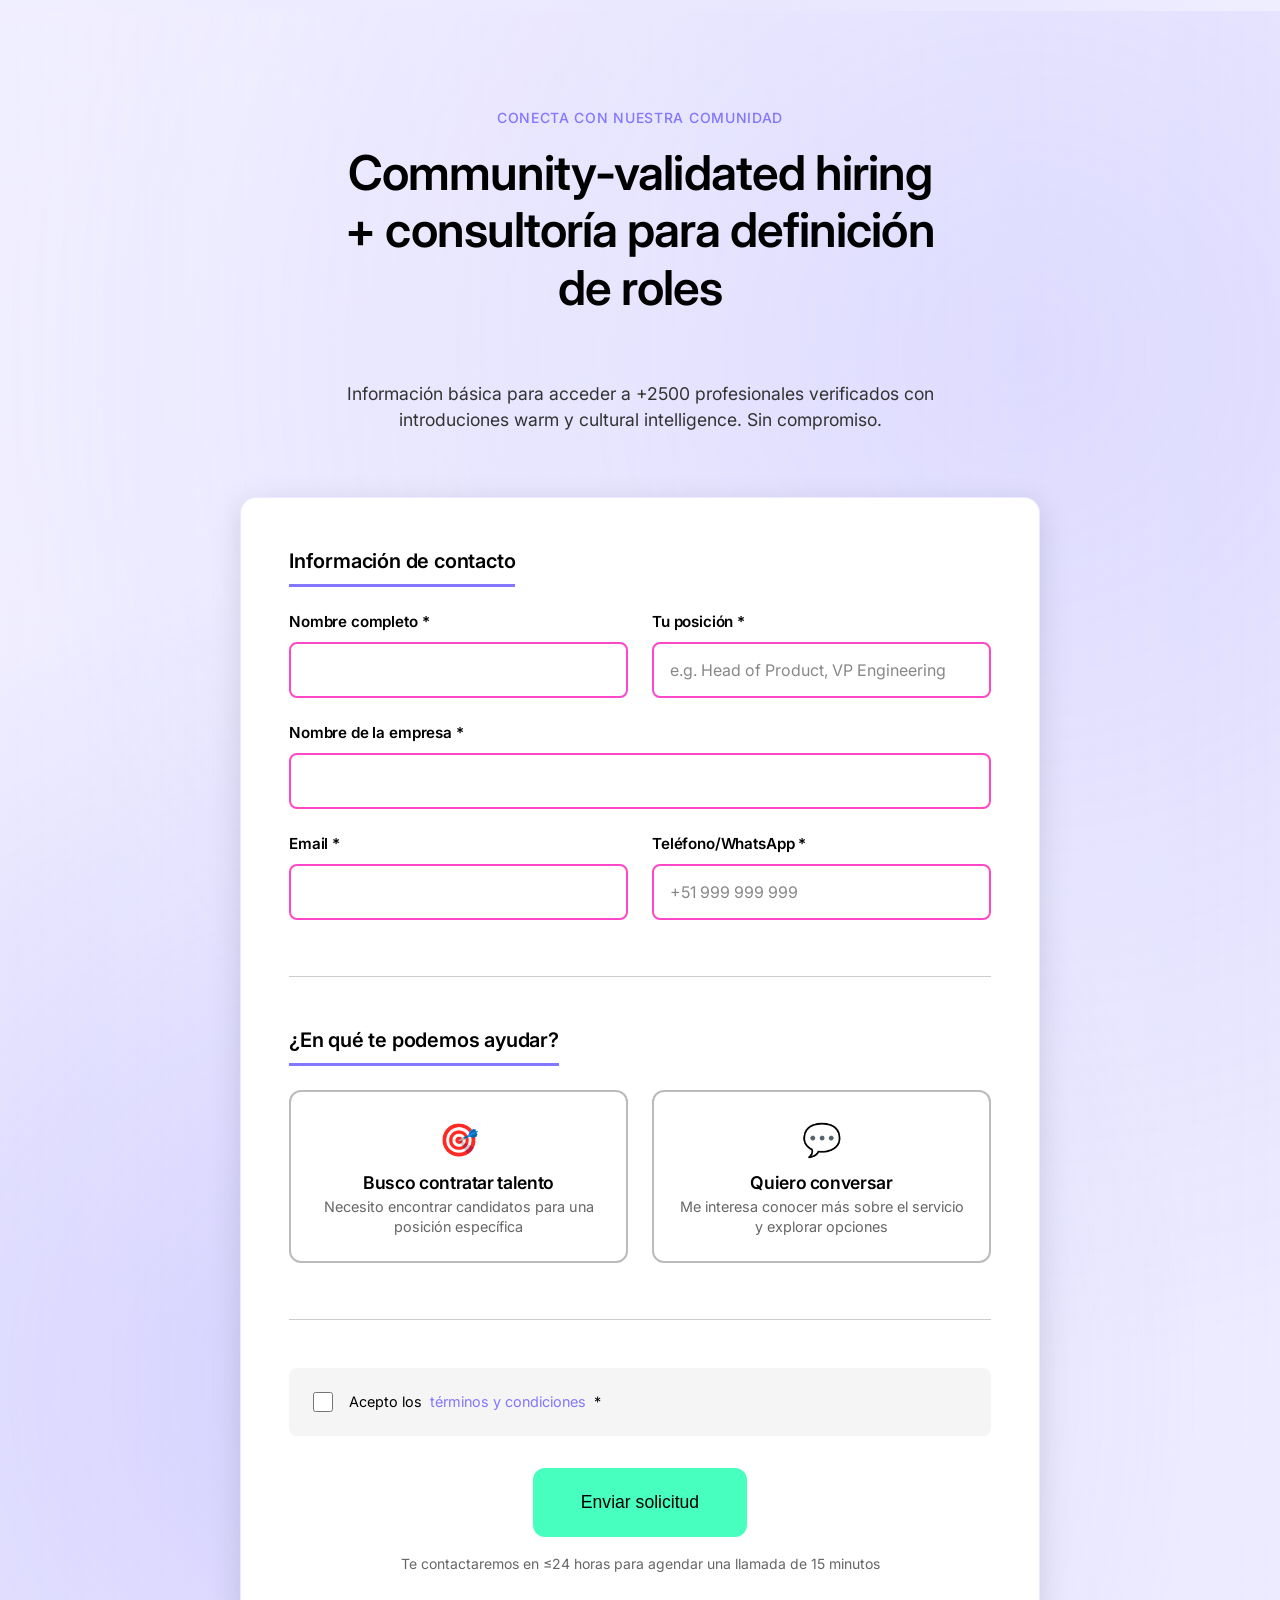
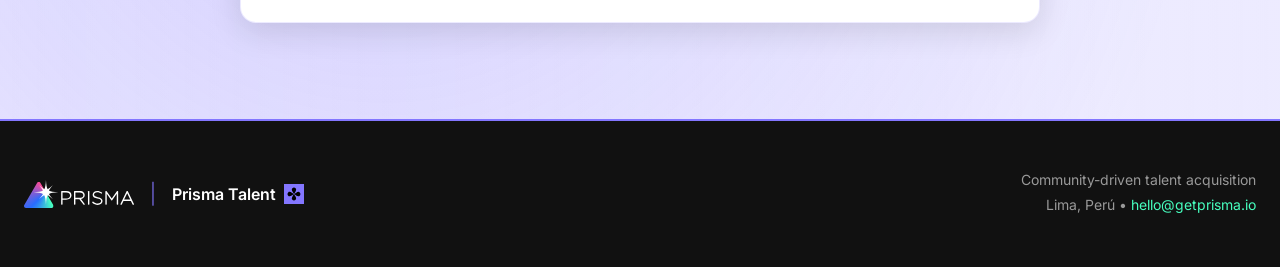
==== commit d7a431ad: "Merge branch 'huayaney-exe:lucho' into lucho" ====
--- a/03-personal-professional-tools/talent-platform/index.html
+++ b/03-personal-professional-tools/talent-platform/index.html
@@ -9,7 +9,7 @@
     <link rel="preconnect" href="https://fonts.gstatic.com" crossorigin>
     <link href="https://fonts.googleapis.com/css2?family=Inter:wght@300;400;500;600;700&family=JetBrains+Mono:wght@400;500&display=swap" rel="stylesheet">
     <link rel="icon" type="image/png" href="../../00-shared-resources/brand-guidelines/favicon.png">
-    <link rel="stylesheet" href="styles.css">
+    <link rel="stylesheet" href="/03-personal-professional-tools/talent-platform/styles.css">
 </head>
 <body>
     <!-- Header -->
@@ -264,6 +264,6 @@
         </div>
     </footer>
 
-    <script src="script.js"></script>
+    <script src="/03-personal-professional-tools/talent-platform/script.js"></script>
 </body>
 </html>
--- a/03-personal-professional-tools/talent-platform/styles.css
+++ b/03-personal-professional-tools/talent-platform/styles.css
@@ -43,6 +43,88 @@
   margin: 0;
   padding: 0;
   box-sizing: border-box;
+}
+
+/* Form Feedback Messages */
+.success-message, .error-message {
+  background: var(--color-white);
+  border: 2px solid;
+  border-radius: 12px;
+  padding: var(--space-lg);
+  margin: var(--space-lg) 0;
+  box-shadow: 0 10px 25px -5px rgba(0, 0, 0, 0.1), 0 10px 10px -5px rgba(0, 0, 0, 0.04);
+  opacity: 0;
+  transform: translateY(20px);
+  transition: all 0.3s var(--ease-out);
+}
+
+.success-message.show, .error-message.show {
+  opacity: 1;
+  transform: translateY(0);
+}
+
+.success-message {
+  border-color: var(--color-cyan);
+  background: linear-gradient(135deg, rgba(71, 255, 191, 0.05) 0%, rgba(71, 255, 191, 0.02) 100%);
+}
+
+.error-message {
+  border-color: var(--color-pink);
+  background: linear-gradient(135deg, rgba(255, 72, 199, 0.05) 0%, rgba(255, 72, 199, 0.02) 100%);
+}
+
+.success-message h3 {
+  color: var(--color-purple);
+  font-weight: 600;
+  margin-bottom: var(--space-sm);
+}
+
+.error-message h3 {
+  color: var(--color-pink);
+  font-weight: 600;
+  margin-bottom: var(--space-sm);
+}
+
+.success-message p, .error-message p {
+  line-height: 1.6;
+  margin-bottom: var(--space-sm);
+}
+
+.success-message .metrics-display {
+  background: var(--color-cyan);
+  color: var(--color-black);
+  padding: 2px 6px;
+  border-radius: 4px;
+  font-weight: 500;
+  font-size: 0.875rem;
+}
+
+/* Field Error Messages */
+.field-error {
+  color: var(--color-pink);
+  font-size: 0.75rem;
+  margin-top: 4px;
+  display: block;
+  font-weight: 500;
+}
+
+/* Enhanced Form Input Styling */
+.form-input:invalid, .form-select:invalid {
+  border-color: var(--color-pink);
+}
+
+.form-input:valid, .form-select:valid {
+  border-color: var(--color-gray-300);
+}
+
+.form-input:focus:valid, .form-select:focus:valid {
+  border-color: var(--color-purple);
+  box-shadow: 0 0 0 3px rgba(131, 118, 255, 0.1);
+}
+
+.form-input:focus:invalid, .form-select:focus:invalid {
+  border-color: var(--color-pink);
+  box-shadow: 0 0 0 3px rgba(255, 72, 199, 0.1);
 }
 
 body {
